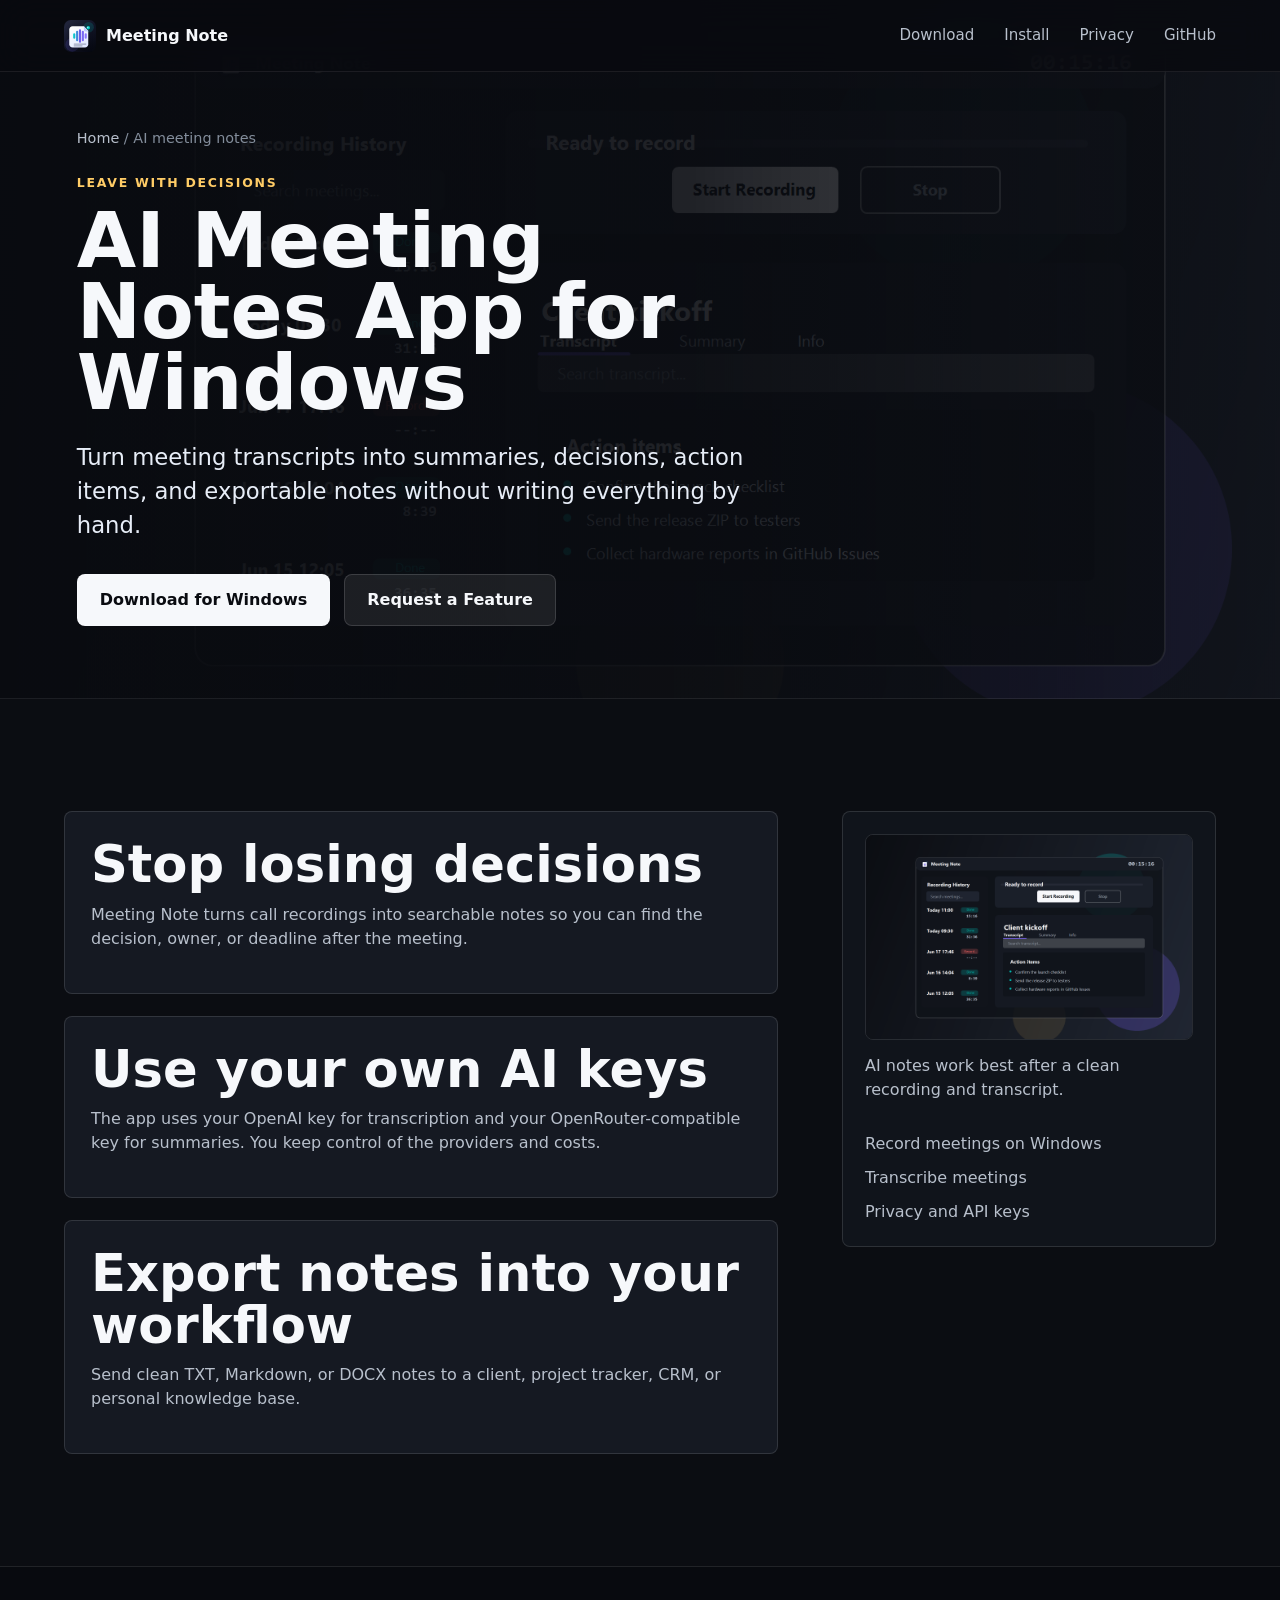
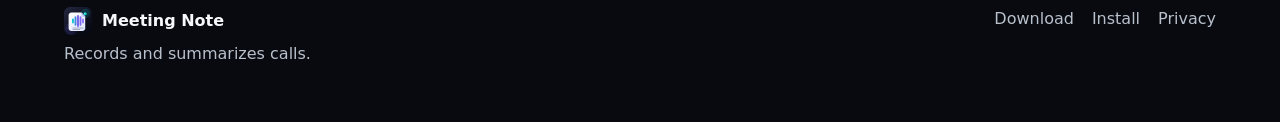
==== site/ai-meeting-notes/index.html @ 7667ee14 "Add audience SEO pages" ====
<!doctype html>
<html lang="en">
  <head>
    <meta charset="utf-8">
    <meta name="viewport" content="width=device-width, initial-scale=1">
    <title>AI Meeting Notes App for Windows - Decisions and Action Items</title>
    <meta name="description" content="Create AI meeting notes on Windows with transcripts, summaries, decisions, action items, and exportable meeting records.">
    <meta name="robots" content="index,follow,max-image-preview:large">
    <meta name="theme-color" content="#10131d">
    <link rel="canonical" href="https://ainishanov.github.io/meeting-note/ai-meeting-notes/">
    <link rel="icon" href="../favicon.ico" sizes="any">
    <link rel="icon" href="../assets/app-icon.svg" type="image/svg+xml">
    <link rel="apple-touch-icon" href="../assets/app-icon-512.png">
    <link rel="manifest" href="../site.webmanifest">
    <meta property="og:type" content="article">
    <meta property="og:site_name" content="Meeting Note">
    <meta property="og:title" content="AI Meeting Notes App for Windows">
    <meta property="og:description" content="Leave calls with decisions, action items, and clean exports.">
    <meta property="og:url" content="https://ainishanov.github.io/meeting-note/ai-meeting-notes/">
    <meta property="og:image" content="https://ainishanov.github.io/meeting-note/assets/og-image.png">
    <meta name="twitter:card" content="summary_large_image">
    <link rel="stylesheet" href="../styles.css">
    <script defer src="../assets/analytics.js"></script>
  </head>
  <body class="subpage">
    <noscript><div><img src="https://mc.yandex.ru/watch/109960032" style="position:absolute; left:-9999px;" alt=""></div></noscript>
    <header class="site-header" aria-label="Site navigation">
      <a class="brand" href="../"><img src="../assets/app-icon.svg" width="32" height="32" alt=""><span>Meeting Note</span></a>
      <nav class="nav-links" aria-label="Main navigation">
        <a href="../download/">Download</a>
        <a href="../install/">Install</a>
        <a href="../privacy/">Privacy</a>
        <a href="https://github.com/ainishanov/meeting-note" data-goal="github_repo">GitHub</a>
      </nav>
    </header>
    <main>
      <section class="page-hero" aria-labelledby="page-title">
        <div class="hero-copy">
          <p class="breadcrumb"><a href="../">Home</a> / AI meeting notes</p>
          <p class="eyebrow">Leave with decisions</p>
          <h1 id="page-title">AI Meeting Notes App for Windows</h1>
          <p class="page-lede">Turn meeting transcripts into summaries, decisions, action items, and exportable notes without writing everything by hand.</p>
          <div class="hero-actions">
            <a class="button button-primary" href="../download/" data-goal="download_page">Download for Windows</a>
            <a class="button button-secondary" href="https://github.com/ainishanov/meeting-note/issues/new?template=feature_request.yml" data-goal="request_feature">Request a Feature</a>
          </div>
        </div>
      </section>
      <section class="section">
        <div class="section-inner page-layout">
          <div class="content-stack">
            <article class="content-card">
              <h2>Stop losing decisions</h2>
              <p>Meeting Note turns call recordings into searchable notes so you can find the decision, owner, or deadline after the meeting.</p>
            </article>
            <article class="content-card">
              <h2>Use your own AI keys</h2>
              <p>The app uses your OpenAI key for transcription and your OpenRouter-compatible key for summaries. You keep control of the providers and costs.</p>
            </article>
            <article class="content-card">
              <h2>Export notes into your workflow</h2>
              <p>Send clean TXT, Markdown, or DOCX notes to a client, project tracker, CRM, or personal knowledge base.</p>
            </article>
          </div>
          <aside class="side-panel" aria-label="Related pages">
            <img src="../assets/hero-app.png" alt="AI meeting notes app screenshot">
            <p>AI notes work best after a clean recording and transcript.</p>
            <div class="mini-links">
              <a href="../windows-meeting-recorder/">Record meetings on Windows</a>
              <a href="../meeting-transcription-app/">Transcribe meetings</a>
              <a href="../privacy/">Privacy and API keys</a>
            </div>
          </aside>
        </div>
      </section>
    </main>
    <footer class="site-footer">
      <div class="section-inner footer-grid">
        <div><a class="brand" href="../"><img src="../assets/app-icon.svg" width="28" height="28" alt=""><span>Meeting Note</span></a><p>Records and summarizes calls.</p></div>
        <nav aria-label="Footer links"><a href="../download/">Download</a><a href="../install/">Install</a><a href="../privacy/">Privacy</a></nav>
      </div>
    </footer>
  </body>
</html>
---- site/styles.css ----
:root {
  color-scheme: dark;
  --bg: #0b0d12;
  --surface: #151922;
  --surface-2: #202632;
  --text: #f6f8fb;
  --muted: #b8c0cc;
  --soft: #838d9b;
  --line: rgba(255, 255, 255, 0.14);
  --accent: #7b61ff;
  --accent-2: #00c2b8;
  --accent-3: #ffcc66;
  --shadow: 0 24px 70px rgba(0, 0, 0, 0.42);
}

* {
  box-sizing: border-box;
}

html {
  scroll-behavior: smooth;
}

body {
  margin: 0;
  min-width: 320px;
  background: var(--bg);
  color: var(--text);
  font-family:
    Inter, ui-sans-serif, system-ui, -apple-system, BlinkMacSystemFont, "Segoe UI",
    sans-serif;
  line-height: 1.5;
}

a {
  color: inherit;
  text-decoration: none;
}

img {
  display: block;
  max-width: 100%;
}

.site-header {
  position: fixed;
  z-index: 20;
  top: 0;
  left: 0;
  right: 0;
  display: flex;
  align-items: center;
  justify-content: space-between;
  gap: 24px;
  min-height: 72px;
  padding: 16px clamp(18px, 5vw, 64px);
  background: rgba(8, 10, 15, 0.76);
  border-bottom: 1px solid rgba(255, 255, 255, 0.08);
  backdrop-filter: blur(18px);
}

.brand {
  display: inline-flex;
  align-items: center;
  gap: 10px;
  font-weight: 800;
}

.brand span {
  white-space: nowrap;
}

.nav-links {
  display: flex;
  align-items: center;
  justify-content: flex-end;
  gap: clamp(14px, 3vw, 30px);
  color: var(--muted);
  font-size: 0.94rem;
}

.nav-links a:hover,
.site-footer a:hover {
  color: var(--text);
}

.hero {
  position: relative;
  min-height: 86vh;
  padding: 128px clamp(18px, 6vw, 88px) 72px;
  display: flex;
  align-items: center;
  background-image:
    linear-gradient(90deg, rgba(9, 11, 16, 0.96) 0%, rgba(9, 11, 16, 0.82) 42%, rgba(9, 11, 16, 0.26) 100%),
    url("./assets/hero-app.png");
  background-size: cover;
  background-position: center right;
  overflow: hidden;
}

.hero::after {
  content: "";
  position: absolute;
  left: 0;
  right: 0;
  bottom: 0;
  height: 130px;
  background: linear-gradient(0deg, var(--bg), rgba(11, 13, 18, 0));
  pointer-events: none;
}

.hero-copy {
  position: relative;
  z-index: 2;
  max-width: 720px;
}

.eyebrow {
  margin: 0 0 14px;
  color: var(--accent-3);
  font-size: 0.78rem;
  font-weight: 800;
  letter-spacing: 0.14em;
  text-transform: uppercase;
}

h1,
h2,
h3,
p {
  margin-top: 0;
}

h1 {
  max-width: 760px;
  margin-bottom: 22px;
  font-size: clamp(3rem, 8vw, 7rem);
  line-height: 0.92;
  letter-spacing: 0;
}

.hero-lede {
  max-width: 610px;
  color: #e7edf7;
  font-size: clamp(1.16rem, 2vw, 1.58rem);
}

.hero-actions {
  display: flex;
  flex-wrap: wrap;
  gap: 14px;
  margin-top: 32px;
}

.button {
  display: inline-flex;
  align-items: center;
  justify-content: center;
  min-height: 52px;
  padding: 0 22px;
  border: 1px solid var(--line);
  border-radius: 8px;
  font-weight: 800;
  transition:
    transform 160ms ease,
    border-color 160ms ease,
    background 160ms ease;
}

.button:hover {
  transform: translateY(-1px);
}

.button-primary {
  color: #0a0c11;
  background: #f6f8fb;
}

.button-primary:hover {
  background: #ffffff;
}

.button-secondary {
  background: rgba(255, 255, 255, 0.08);
  color: var(--text);
}

.button-secondary:hover {
  border-color: rgba(255, 255, 255, 0.34);
}

.trust-strip {
  display: flex;
  flex-wrap: wrap;
  gap: 14px;
  margin: 38px 0 0;
}

.trust-strip div {
  min-width: 128px;
  padding: 12px 14px;
  border: 1px solid rgba(255, 255, 255, 0.12);
  border-radius: 8px;
  background: rgba(255, 255, 255, 0.07);
}

.trust-strip dt {
  color: var(--soft);
  font-size: 0.76rem;
}

.trust-strip dd {
  margin: 2px 0 0;
  font-weight: 800;
}

.section,
.outcome-band {
  padding: clamp(64px, 9vw, 112px) clamp(18px, 5vw, 64px);
}

.section-inner {
  width: min(1180px, 100%);
  margin: 0 auto;
}

.outcome-band {
  background: #10141b;
  border-block: 1px solid rgba(255, 255, 255, 0.08);
}

.outcome-grid {
  display: grid;
  grid-template-columns: minmax(0, 0.9fr) minmax(0, 1.1fr);
  gap: clamp(24px, 5vw, 72px);
  align-items: start;
}

.outcome-grid p:first-child {
  max-width: 520px;
  font-size: clamp(2rem, 4vw, 4.2rem);
  line-height: 1;
  font-weight: 850;
}

.outcome-grid p:last-child {
  color: var(--muted);
  font-size: clamp(1.08rem, 2vw, 1.38rem);
}

.section h2 {
  max-width: 760px;
  margin-bottom: 34px;
  font-size: clamp(2.1rem, 4vw, 4rem);
  line-height: 1.02;
  letter-spacing: 0;
}

.feature-grid {
  display: grid;
  grid-template-columns: repeat(3, minmax(0, 1fr));
  gap: 18px;
}

.link-grid {
  display: grid;
  grid-template-columns: repeat(3, minmax(0, 1fr));
  gap: 14px;
}

.link-panel {
  display: grid;
  min-height: 180px;
  padding: 24px;
  border: 1px solid rgba(255, 255, 255, 0.12);
  border-radius: 8px;
  background: #121720;
}

.link-panel strong {
  display: block;
  margin-bottom: 10px;
  color: var(--text);
  font-size: 1.16rem;
}

.link-panel span {
  color: var(--muted);
}

.link-panel:hover {
  border-color: rgba(255, 255, 255, 0.3);
}

.feature-card {
  min-height: 270px;
  padding: 26px;
  border: 1px solid rgba(255, 255, 255, 0.12);
  border-radius: 8px;
  background:
    linear-gradient(180deg, rgba(255, 255, 255, 0.07), rgba(255, 255, 255, 0.03)),
    var(--surface);
  box-shadow: var(--shadow);
}

.feature-card span {
  display: inline-flex;
  margin-bottom: 48px;
  color: var(--accent-2);
  font-weight: 900;
}

.feature-card h3 {
  margin-bottom: 12px;
  font-size: 1.28rem;
}

.feature-card p,
.copy-stack p,
.roadmap p,
.faq-list p,
.site-footer p {
  color: var(--muted);
}

.split-section {
  background: #10141b;
}

.split-grid {
  display: grid;
  grid-template-columns: minmax(0, 0.95fr) minmax(0, 1.05fr);
  gap: clamp(28px, 6vw, 88px);
}

.copy-stack {
  display: grid;
  gap: 18px;
  font-size: clamp(1.03rem, 1.6vw, 1.22rem);
}

.roadmap {
  max-width: 820px;
}

.roadmap p {
  font-size: clamp(1.04rem, 1.7vw, 1.24rem);
}

.faq-section {
  padding-top: 0;
}

.faq-list {
  display: grid;
  gap: 12px;
}

details {
  border: 1px solid rgba(255, 255, 255, 0.12);
  border-radius: 8px;
  background: var(--surface);
}

summary {
  cursor: pointer;
  padding: 20px 22px;
  font-weight: 800;
}

details p {
  padding: 0 22px 22px;
}

.site-footer {
  padding: 40px clamp(18px, 5vw, 64px);
  border-top: 1px solid rgba(255, 255, 255, 0.1);
  background: #080a0f;
}

.footer-grid {
  display: flex;
  justify-content: space-between;
  gap: 28px;
}

.site-footer nav {
  display: flex;
  flex-wrap: wrap;
  justify-content: flex-end;
  gap: 18px;
  color: var(--muted);
}

.page-hero {
  padding: 128px clamp(18px, 6vw, 88px) 72px;
  background:
    linear-gradient(90deg, rgba(9, 11, 16, 0.98) 0%, rgba(9, 11, 16, 0.9) 54%, rgba(9, 11, 16, 0.66) 100%),
    url("./assets/hero-app.png");
  background-size: cover;
  background-position: center right;
  border-bottom: 1px solid rgba(255, 255, 255, 0.08);
}

.subpage .page-hero {
  background-image:
    linear-gradient(90deg, rgba(9, 11, 16, 0.98) 0%, rgba(9, 11, 16, 0.9) 54%, rgba(9, 11, 16, 0.66) 100%),
    var(--page-hero-image, url("./assets/hero-app.png"));
}

.breadcrumb {
  margin: 0 0 24px;
  color: var(--soft);
  font-size: 0.9rem;
}

.breadcrumb a {
  color: var(--muted);
}

.page-hero h1 {
  max-width: 820px;
  font-size: clamp(2.8rem, 6vw, 5.8rem);
}

.page-lede {
  max-width: 720px;
  color: #e7edf7;
  font-size: clamp(1.14rem, 2vw, 1.42rem);
}

.page-layout {
  display: grid;
  grid-template-columns: minmax(0, 1.05fr) minmax(280px, 0.55fr);
  gap: clamp(28px, 5vw, 72px);
  align-items: start;
}

.content-stack {
  display: grid;
  gap: 22px;
}

.content-card {
  padding: 26px;
  border: 1px solid rgba(255, 255, 255, 0.12);
  border-radius: 8px;
  background: var(--surface);
}

.content-card h2,
.content-card h3 {
  margin-bottom: 12px;
}

.content-card p,
.content-card li {
  color: var(--muted);
}

.content-card ul,
.content-card ol {
  margin: 0;
  padding-left: 20px;
}

.content-card li + li {
  margin-top: 10px;
}

.side-panel {
  position: sticky;
  top: 96px;
  display: grid;
  gap: 14px;
  padding: 22px;
  border: 1px solid rgba(255, 255, 255, 0.12);
  border-radius: 8px;
  background: #10141b;
}

.side-panel img {
  border-radius: 8px;
  border: 1px solid rgba(255, 255, 255, 0.1);
}

.side-panel p {
  color: var(--muted);
}

.mini-links {
  display: grid;
  gap: 10px;
}

.mini-links a {
  color: var(--muted);
}

.mini-links a:hover {
  color: var(--text);
}

@media (max-width: 860px) {
  .site-header {
    min-height: 64px;
  }

  .nav-links {
    display: none;
  }

  .hero {
    min-height: 84vh;
    padding-top: 108px;
    background-image:
      linear-gradient(180deg, rgba(9, 11, 16, 0.99) 0%, rgba(9, 11, 16, 0.98) 58%, rgba(9, 11, 16, 0.96) 100%),
      url("./assets/hero-app.png");
    background-position: 62% center;
  }

  .outcome-grid,
  .split-grid,
  .feature-grid,
  .link-grid,
  .page-layout {
    grid-template-columns: 1fr;
  }

  .page-hero,
  .subpage .page-hero {
    padding-top: 108px;
    background-image:
      linear-gradient(180deg, rgba(9, 11, 16, 0.99) 0%, rgba(9, 11, 16, 0.97) 100%),
      var(--page-hero-image, url("./assets/hero-app.png"));
  }

  .side-panel {
    position: static;
  }

  .feature-card {
    min-height: auto;
  }

  .feature-card span {
    margin-bottom: 24px;
  }

  .footer-grid {
    flex-direction: column;
  }

  .site-footer nav {
    justify-content: flex-start;
  }
}

@media (max-width: 520px) {
  h1 {
    font-size: clamp(2.7rem, 16vw, 4rem);
  }

  .button {
    width: 100%;
  }

  .hero .button-secondary {
    background: rgba(12, 15, 22, 0.9);
  }

  .trust-strip {
    display: grid;
    grid-template-columns: repeat(3, minmax(0, 1fr));
    gap: 8px;
  }

  .trust-strip div {
    min-width: 0;
    padding: 10px;
  }
}
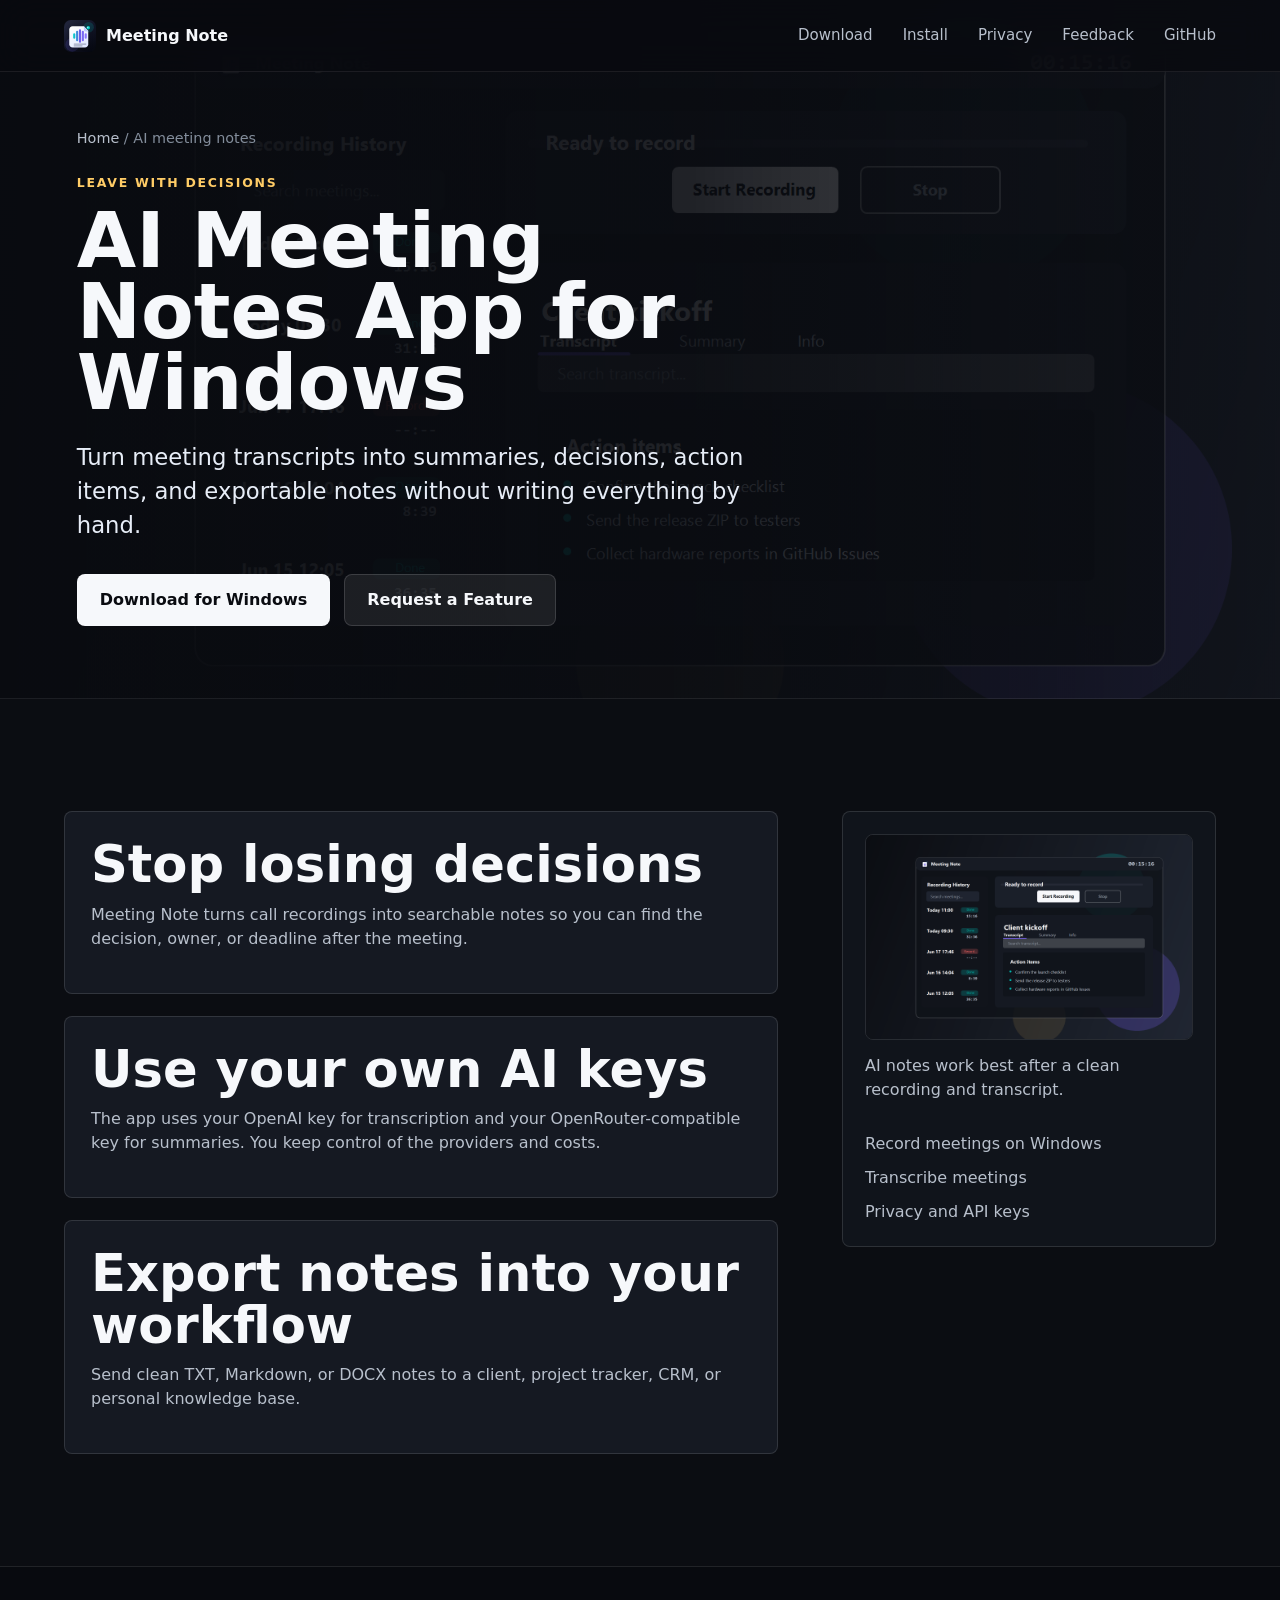
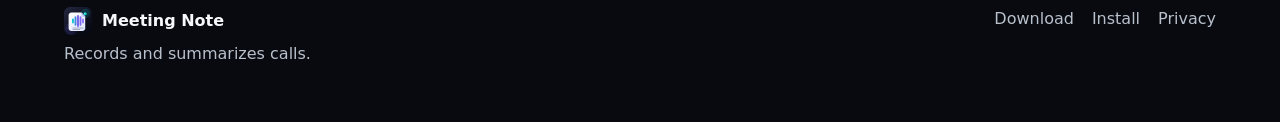
==== commit 5f277d07: "feat: launch outcome-led site and feedback" ====
--- a/site/ai-meeting-notes/index.html
+++ b/site/ai-meeting-notes/index.html
@@ -30,6 +30,7 @@
         <a href="../download/">Download</a>
         <a href="../install/">Install</a>
         <a href="../privacy/">Privacy</a>
+        <a href="../feedback/">Feedback</a>
         <a href="https://github.com/ainishanov/meeting-note" data-goal="github_repo">GitHub</a>
       </nav>
     </header>
--- a/site/styles.css
+++ b/site/styles.css
@@ -256,6 +256,25 @@
   letter-spacing: 0;
 }
 
+.demo-section {
+  background: #0f131c;
+}
+
+.demo-frame {
+  overflow: hidden;
+  border: 1px solid rgba(255, 255, 255, 0.14);
+  border-radius: 14px;
+  background: #080a0f;
+  box-shadow: var(--shadow);
+}
+
+.demo-frame video {
+  display: block;
+  width: 100%;
+  aspect-ratio: 16 / 9;
+  background: #080a0f;
+}
+
 .feature-grid {
   display: grid;
   grid-template-columns: repeat(3, minmax(0, 1fr));
@@ -468,6 +487,11 @@
   margin-top: 10px;
 }
 
+.checksum {
+  overflow-wrap: anywhere;
+  word-break: break-all;
+}
+
 .side-panel {
   position: sticky;
   top: 96px;
